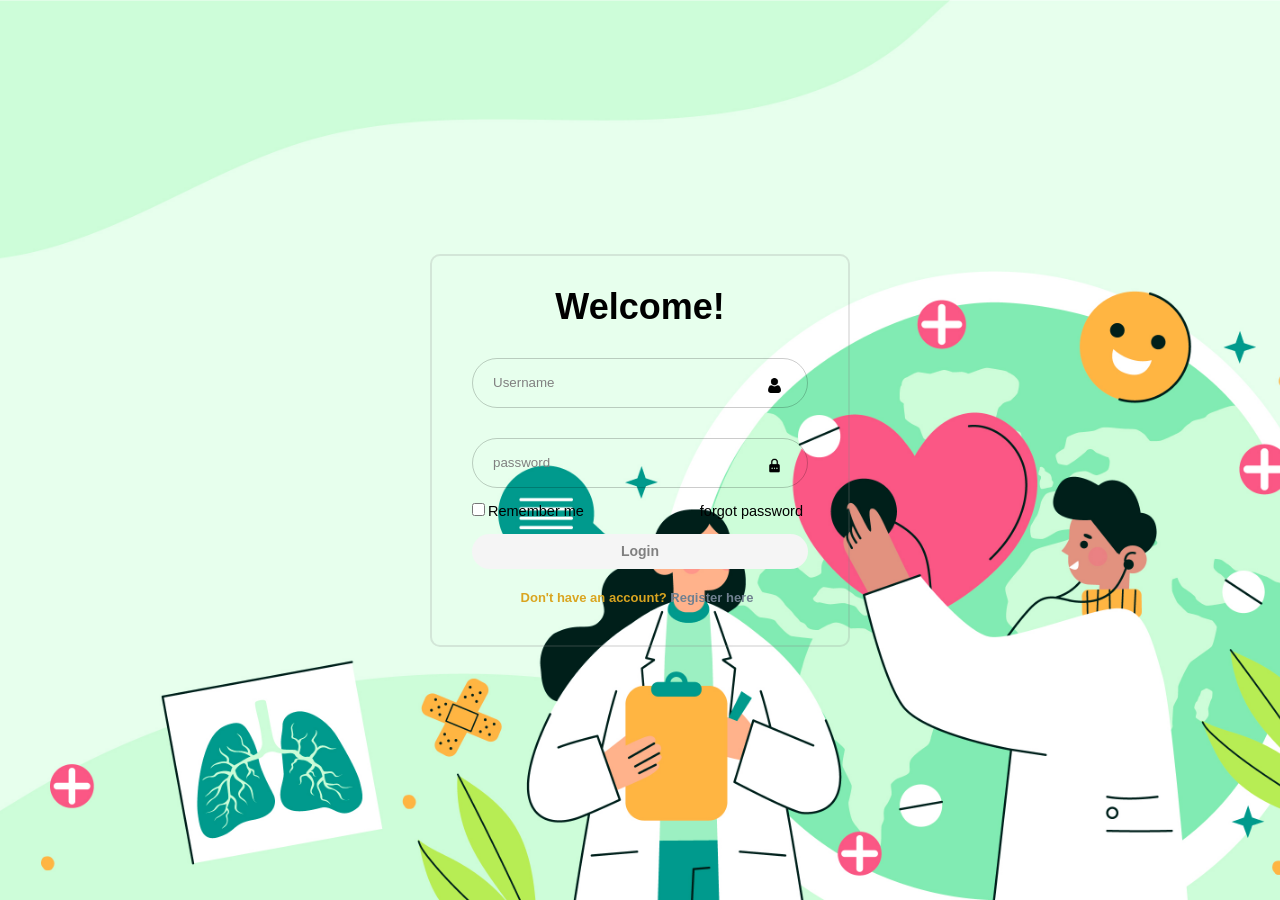
==== html/index.html @ 561edbda "simple login form html+css" ====
<!DOCTYPE html>
<html lang="en">

<head>
    <meta charset="UTF-8">
    <meta name="viewport" content="width=device-width, initial-scale=1.0">
    <link rel="stylesheet" href="Extension.css">
    <!--<link rel="stylesheet" href="https://cdn.jsdelivr.net/npm/bootstrap-icons@1.13.1/font/bootstrap-icons.min.css">link bootstrap online-->
    <title>Dave world</title>
</head>

<body>
    <div class="Boks1">
        <form action="">
            <h1>Welcome!</h1>
            <div class="Textbox">
                <input type="User" placeholder="Username" required>
                <!--<i class="bi bi-person"></i>bootsrap online-->
                <i class="bx_user"></i>
            </div>
            <div class="Textbox">
                <input type="pass" placeholder="password" required>
                <!--<i class="bi bi-key"></i>bootsrap online-->
                <i class="bx_pass"></i>
            </div>
            
            <div class="remember-forgot">
                <label><input type="checkbox">Remember me</label>
                <a href="nothinghere.html">forgot password</a>
            </div>
            
            <button type="login" class="btn1">Login</button>
            <div class="rlink">
                <p>Don't have an account? <a href="register.html">Register here</a> </p>
            </div>
        </form>
    </div>
</body>

</html>
---- html/Extension.css ----
table, tr, th, td {
    border: 3px solid #000;
    font-family: 'Courier New', Courier, monospace;
    border-collapse: collapse;
    padding: 0.5rem;
}

* {
    margin: 0;
    padding: 0;
    box-sizing: border-box;
    font-family: "Poppins", sans-serif;
}

.bx_user {
    width: 15px;
    height: 15px;
    background-image: url("user.png");
    background-size: cover;
    display: inline-block;
    
}
.bx_pass {
    width: 15px;
    height: 15px;
    background-image: url("pass.png");
    background-size: cover;
    display: inline-block;
}


body {
    display: flex;
    justify-content: center;
    align-items: center;
    min-height: 100vh;
    background:url('health.jpg') no-repeat;
    background-size: cover;
    background-position: center;
}

.Boks1{
    width: 420px;
    background: transparent;
    color: black;
    border: 2px solid rgba(128, 128, 128, 0.2);
    border-radius: 10px;
    padding: 30px 40px; 
}

.Boks1 h1{
   font-size: 36px; 
   text-align: center;
}

.Boks1 .Textbox {
    position: relative;/* keep on the same tablex/box/line */
    width: 100%;
    height: 50px;
    margin: 30px 0;
}

.Textbox input{
    width: 100%;
    height: 100%;
    background: transparent;
    border: none;
    outline: none;
    border: 1px solid rgba(0, 0, 0, .2);
    border-radius: 40px;
    padding: 20px 45px 20px 20px;/*top right bottom left*/
}

.Textbox input::placeholder {
    color: grey;
}

.Textbox i {
    position: absolute;
    right: 20px;
    top:40%;
    transform: translate(-40%);
    font-size: 20px;
}

.Boks1 .remember-forgot{
    display:flex;
    justify-content: space-between;
    font-size:14.5px;
    margin: -15px 0 15px;
}

.remember-forgot label input{
    accent-color: grey;
    margin-right: 3px;
}

.remember-forgot a{
    color: black;
    margin-right: 5px;
    text-decoration: none;
}
.remember-forgot a:hover{
    color: navy;
    text-decoration: underline;
}

.Boks1 .btn1 {
    width: 100%;
    height: 35px;
    background: whitesmoke;
    border: none;
    outline: none;
    border-radius: 40px;
    font-size: 14px;
    color: grey;
    font-weight: 600;
}

.Boks1 .btn1:hover{
    color: rgba(0, 0, 0, .6);
    text-decoration: underline;
}

.Boks1 .rlink{
    font-size: 13px;
    margin: 21px 0 10px;
    text-align: center;
}

.rlink  a{
    color: slategray;
    margin-right: 3px;
    text-decoration: none;
    font-weight: 700;
}
.rlink  p{
    color: goldenrod;
    margin-right: 3px;
    font-weight: 700;
}
.rlink a:hover {
    color: rgba(14, 31, 14 .8);
    text-decoration: underline;
    font-weight: 800;
}
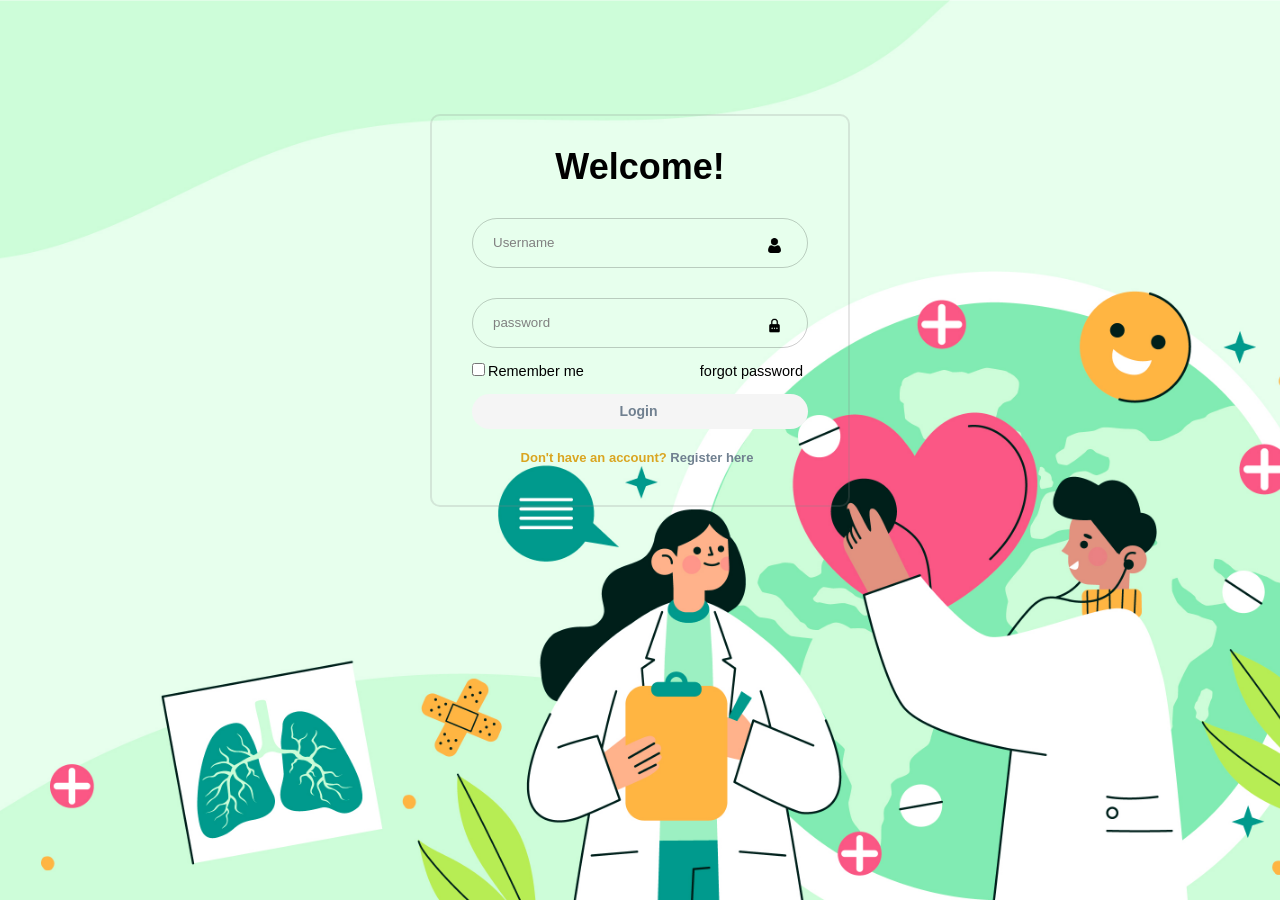
==== commit af43c00f: "additional effect" ====
--- a/html/index.html
+++ b/html/index.html
@@ -8,8 +8,8 @@
     <!--<link rel="stylesheet" href="https://cdn.jsdelivr.net/npm/bootstrap-icons@1.13.1/font/bootstrap-icons.min.css">link bootstrap online-->
     <title>Dave world</title>
 </head>
-
 <body>
+    <div class="container">
     <div class="Boks1">
         <form action="">
             <h1>Welcome!</h1>
@@ -29,12 +29,13 @@
                 <a href="nothinghere.html">forgot password</a>
             </div>
             
-            <button type="login" class="btn1">Login</button>
+            <button type="login" class="btn1"><a href="rlink.html">Login</a></button>
             <div class="rlink">
                 <p>Don't have an account? <a href="register.html">Register here</a> </p>
             </div>
         </form>
     </div>
+    </div>
 </body>
 
 </html>
--- a/html/Extension.css
+++ b/html/Extension.css
@@ -29,10 +29,10 @@
 }
 
 
-body {
+.container {
     display: flex;
     justify-content: center;
-    align-items: center;
+    align-items: center ;
     min-height: 100vh;
     background:url('health.jpg') no-repeat;
     background-size: cover;
@@ -46,6 +46,7 @@
     border: 2px solid rgba(128, 128, 128, 0.2);
     border-radius: 10px;
     padding: 30px 40px; 
+    transform: translateY(-140px);
 }
 
 .Boks1 h1{
@@ -105,6 +106,13 @@
     text-decoration: underline;
 }
 
+.btn1 a{
+    color: slategray;
+    margin-right: 3px;
+    text-decoration: none;
+    font-weight: 700;
+}
+
 .Boks1 .btn1 {
     width: 100%;
     height: 35px;
